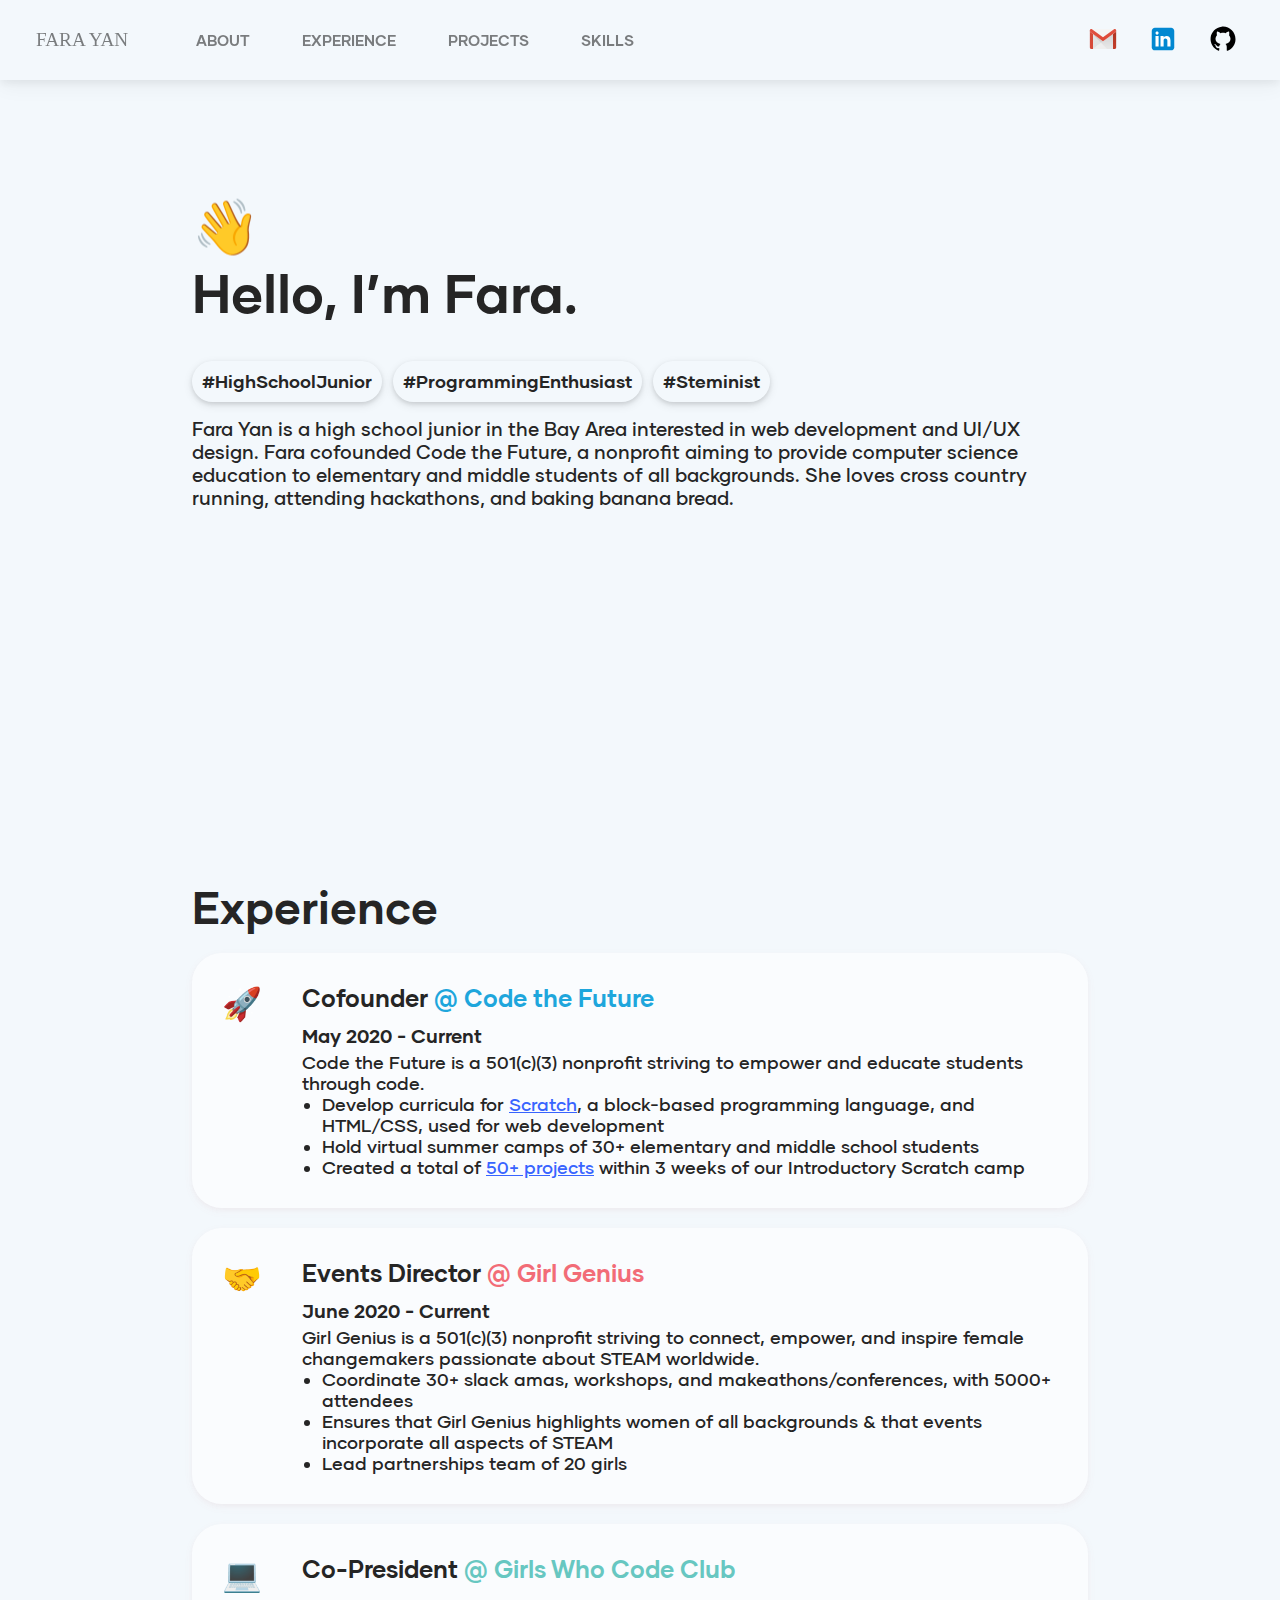
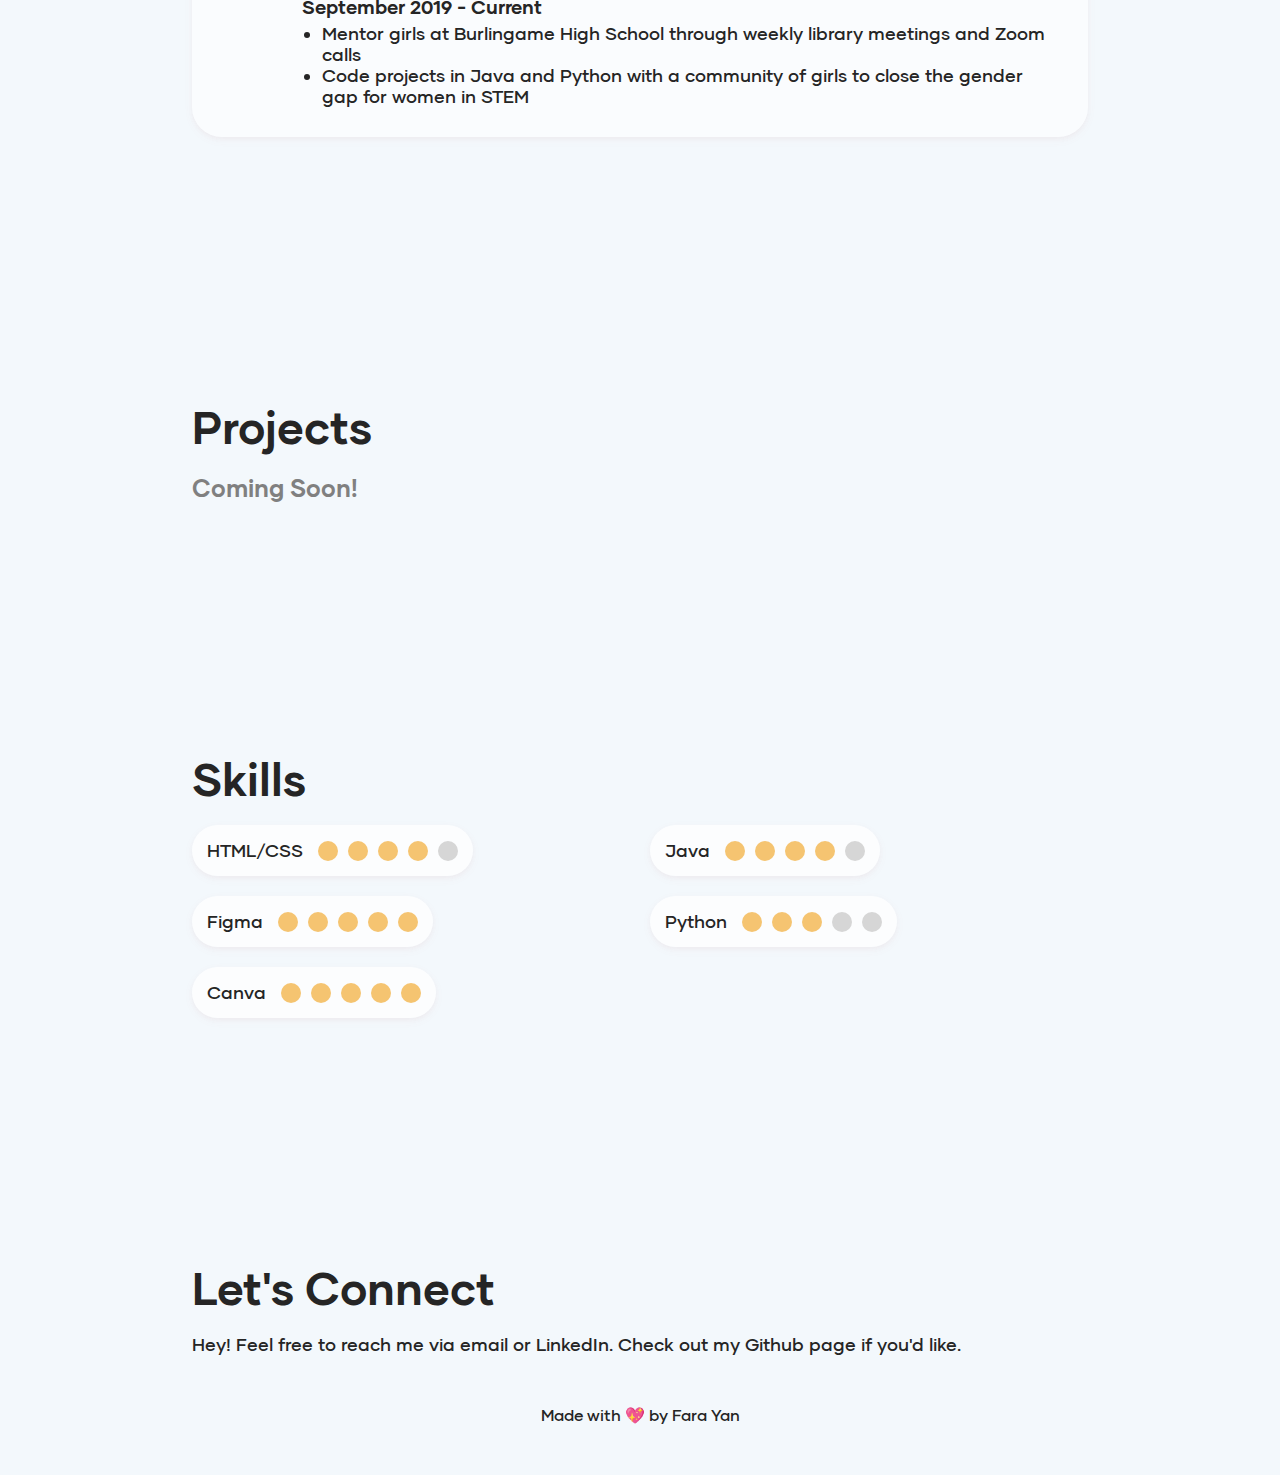
==== index.html @ 0325f6b7 "Rename index file" ====
<!DOCTYPE html>

<html lang="en">
<head>
  <meta charset="utf-8">
  <title>Fara Yan</title>
  <meta name="description" content="personal website">
  <link rel="icon" href="Images/favicon.png">
  <link rel="stylesheet" href="style.css">
</head>

<body>
	<!--Navigation Bar-->
	<nav>
		<ul id = "main-nav" class = "unselect">
			<!--Name-->
			<div style = "position: absolute; left: 0">
				<li><a class = "heavy" style = "font-size: 1.2rem;" href="">FARA YAN</a></li>
			</div>
			<!--Page Section Links-->
			<div style = "position: absolute; width: 75%;">
				<li><a href="#about">ABOUT</a></li>
				<li><a href="#experience">EXPERIENCE</a></li>
				<li><a href="#projects">PROJECTS</a></li>
				<li><a href="#skills">SKILLS</a></li>
			</div>
		  <!--Social Media Links-->
			<div id = "socials" style = "position: absolute; right: 20px">
				<div><a href="mailto:farayan365@gmail.com" target = "_blank"><img src="Images/gmail.svg" alt=""></a></div>
				<div><a href="https://www.linkedin.com/in/farayan/" target = "_blank"><img src="Images/linkedin.svg" alt=""></a></div>
				<div><a href="https://github.com/faraayan" target = "_blank"><img src="Images/github.svg" alt=""></a></div>
			</div>
		</ul>
	</nav>

	<!--About Section: Name, Bio-->
	<section id="about" class = "intro" data-color="#F3F8FC">
		<h1>👋<br>Hello, I’m Fara.</h1>
		<h2 id = "bioHashtags" class = "unselect"><span>#HighSchoolJunior</span> <span>#ProgrammingEnthusiast</span> <span>#Steminist</span></h2>
		<p>Fara Yan is a high school junior in the Bay Area interested in web development and UI/UX design. Fara cofounded Code the Future, a nonprofit aiming to provide computer science education to elementary and middle students of all backgrounds. She loves cross country running, attending hackathons, and baking banana bread.</p> <div class="clear"></div>
	</section>
 	
 	<!--Experience Section: Leadership Positions, EC's-->
	<section id="experience-section" class = "experience" data-color="#FCF3F3">
		<div class = "unselect"><br id = "experience"><br><br><br><br></div>
		<h2>Experience</h2>

		<!--List of Experiences-->
		<div>
			<!--Code the Future-->
			<div class = "experience-chunk">
				<div class = "emoji unselect">🚀</div>
				<div class = "text">
					<h3>Cofounder <a class = "experience-link" style = " color: #1EA6DC" href="https://www.codethefuture.site/" target = "_blank">@ Code the Future</a></h3>
					<h4>May 2020 - Current</h4>
					<p>Code the Future is a 501(c)(3) nonprofit striving to empower and educate students through code.</p>
					<ul>
						<li>Develop curricula for <a href="https://scratch.mit.edu/" target = "_blank">Scratch</a>, a block-based programming language, and HTML/CSS, used for web development</li>
						<li>Hold virtual summer camps of 30+ elementary and middle school students</li>
						<li>Created a total of <a href="https://scratch.mit.edu/studios/26912729/" target = "_blank">50+ projects</a> within 3 weeks of our Introductory Scratch camp</li>
					</ul>
				</div>
			</div>
			
			<!--Girl Genius-->
			<div class = "experience-chunk">
				<div class = "emoji unselect">🤝</div>
				<div class = "text">
					<h3>Events Director <a class = "experience-link" style = " color: #F26C77" href="https://www.girlgeniusmag.tech/" target = "_blank">@ Girl Genius</a></h3>
					<h4>June 2020 - Current</h4>
					<p>Girl Genius is a 501(c)(3) nonprofit striving to connect, empower, and inspire female changemakers passionate about STEAM worldwide.</p>
					<ul>
						<li>Coordinate 30+ slack amas, workshops, and makeathons/conferences, with 5000+ attendees</li>
						<li>Ensures that Girl Genius highlights women of all backgrounds & that events incorporate all aspects of STEAM</li>
						<li>Lead partnerships team of 20 girls</li>
					</ul>
				</div>
			</div>

			<!--Girls Who Code-->
			<div class = "experience-chunk">
				<div class = "emoji unselect">💻</div>
				<div class = "text">
					<h3>Co-President <a class = "experience-link" style = "color: #67C7C1" href="https://girlswhocode.com/" target = "_blank">@ Girls Who Code Club</a></h3>
					<h4>September 2019 - Current</h4>
					<ul>
						<li>Mentor girls at Burlingame High School through weekly library meetings and Zoom calls</li>
						<li>Code projects in Java and Python with a community of girls to close the gender gap for women in STEM</li>
					</ul>
				</div>
			</div>
		</div>
		<div class="clear"></div> 
	</section>
 	
 	<!--Projects Section: Creations, Things I've Made-->
	<section id="projects-section" class = "projects" data-color="#F3FCF9">
		<div class = "unselect"><br id = "projects"><br><br><br><br></div>
		<h2>Projects</h2>
		<h3 style = "color: gray" >Coming Soon!</h3>

		<!--List of Projects-->
		<!--
		<div class = "project-list">
			<div></div>
			<div></div>
			<div></div>
		</div>
		<div class="clear"></div> 
		-->
	</section>

	<!--Skills Section-->
	<section id="skills-section" class = "skills" data-color="#FCF9F3">
		<div class = "unselect"><br id = "skills"><br><br><br><br></div>
		<h2>Skills</h2>

		<!--List of Skills-->
		<div class = "skill-list">
			<!--HTML/CSS-->
			<div class = "container">
				<div class = "skill">
					<div class = "name">
						<p>HTML/CSS</p>
					</div>
					<div class = "circles">
						<div></div>
						<div></div>
						<div></div>
						<div></div>
						<div style = "background-color: #D6D6D6;"></div>
					</div>
				</div>
			</div>
			<!--Java-->
			<div class = "container">
				<div class = "skill">
					<div class = "name">
						<p>Java</p>
					</div>
					<div class = "circles">
						<div></div>
						<div></div>
						<div></div>
						<div></div>
						<div style = "background-color: #D6D6D6;"></div>
					</div>
				</div>
			</div>
			<!--Figma-->
			<div class = "container">
				<div class = "skill">
					<div class = "name">
						<p>Figma</p>
					</div>
					<div class = "circles">
						<div></div>
						<div></div>
						<div></div>
						<div></div>
						<div></div>
					</div>
				</div>
			</div>
			<!--Python-->
			<div class = "container">
				<div class = "skill">
					<div class = "name">
						<p>Python</p>
					</div>
					<div class = "circles">
						<div></div>
						<div></div>
						<div></div>
						<div style = "background-color: #D6D6D6;"></div>
						<div style = "background-color: #D6D6D6;"></div>
					</div>
				</div>
			</div>
			<!--Canva-->
			<div class = "container">
				<div class = "skill">
					<div class = "name">
						<p>Canva</p>
					</div>
					<div class = "circles">
						<div></div>
						<div></div>
						<div></div>
						<div></div>
						<div></div>
					</div>
				</div>
			</div>
		</div>
		<div class="clear"></div>
	</section>
 	
 	<!--Contact Section: Links-->
	<section id="contact-section" class = "contact" data-color="#F5F3FC">
		<div class = "unselect"><br id = "contact"><br><br><br><br></div>
		<h2>Let's Connect</h2>
		<p>Hey! Feel free to reach me via email or LinkedIn. Check out my Github page if you'd like.</p>
		<div class="clear"></div> 
	</section>

	<!--Footer-->
	 <footer>
	 	Made with 💖 by Fara Yan
	 </footer>
 	
	<script src='https://cdnjs.cloudflare.com/ajax/libs/jquery/2.1.3/jquery.min.js'></script>
	<script  src="function.js"></script>
</body>
</html>
---- style.css ----
/* FONTS */
@font-face {
  font-family: "Gilmer Heavy";
  src: url("Fonts/Gilmer-Heavy.otf");
}
@font-face {
  font-family: "Gilmer Bold";
  src: url("Fonts/Gilmer-Bold.ttf");
}
@font-face {
  font-family: "Gilmer Medium";
  src: url("Fonts/Gilmer-Medium.ttf");
}
@font-face {
  font-family: "Gilmer Regular";
  src: url("Fonts/Gilmer-Regular.otf");
}
@font-face {
  font-family: "Gilmer Light";
  src: url("Fonts/Gilmer-Light.ttf");
}
@font-face {
  font-family: "Gilmer Outline";
  src: url("Fonts/Gilmer-Outline.otf");
}
/* END OF FONTS */


/* GENERAL STYLES */
* { 
  box-sizing: border-box
}
html{
  scroll-behavior: smooth;
}
body {
  transition: background 1s ease;
  margin: 0;
  font-family: "Gilmer Medium";
  background-color: #F3F8FC;
  color: #252525;
}
h1,h2,h3,h4,p{
    color: #252525;
}
h1{
  font-size: 3.4rem;
  font-family: "Gilmer Bold";
  margin: 0;
  padding: 0;
}
h2{
  font-size: 2.8rem;
  font-family: "Gilmer Bold";
  margin: 0;
  padding: 20px 0px;
}
h3{
  font-size: 1.5rem;
  font-family: "Gilmer Bold";
  margin: 0;
  padding: 0px 0px 7px 0px;
}
h4{
  font-size: 1.2rem;
  font-family: "Gilmer Bold";
  margin: 0;
  padding: 5px 0px;
  font-size: 1.2rem;
}
.heavy{
  font-family: "Gilmer-Heavy";
}

.unselect {
  user-select: none;
  -moz-user-select: none;
  -khtml-user-select: none;
  -webkit-user-select: none;
  -o-user-select: none;
}
ul{
  margin: 0;
  padding: 0;
}
p{
  display: table-cell;
  vertical-align: middle; 
  width: 100%;
  clear: both;
  margin: 0;
  padding: 0;
  font-family: "Gilmer Medium";
  text-align: left;
  font-size: 1.1rem;
}
li{
  font-size: 1.1rem;
  margin: 0;
  padding: 0;
  margin-left: 20px;
  color: #252525;
}


/* END OF GENERAL STYLES */

/* NAV BAR */
nav{
  font-family: "Gilmer Bold";
  width: 100%;
  top: 0;
  position: fixed;
  box-shadow: 0 4px 8px 0 rgba(0, 0, 0, 0.05), 0 6px 20px 0 rgba(0, 0, 0, 0.05);
}

nav ul {
  display: flex;
  justify-content: center;
  align-items: center;
  list-style-type: none;
  margin: 0 ;
  padding: 0;
  overflow: hidden;
  height: 80px;
  transition: background 1s ease;
}

nav li {
  float: left;
}

nav li .active a {
  text-decoration: underline;
}

nav li a {
  display: block;
  color: rgba(0,0,0,.5);
  text-align: center;
  padding: 14px 16px;
  text-decoration: none;
  font-size: .95rem;
}

  /* SOCIAL MEDIA LINKS */
#socials{
  display: flex;
  padding: 15px 0px 15px 30px;
  flex-direction: row;
}

#socials div{
  margin: 0px 15px 0px 0px; 
  width: 45px;
  height: 45px;
  border-radius: 25px;
  display: flex;
  align-items: center;
  justify-content: center;
}

#socials img{
  width: 30px;
  height: 30px;
}

#socials a{
  text-decoration: none;
  display: block;
}
/* END OF NAV BAR */



/* ABOUT SECTION */
.intro{
  margin: 0 auto;
  padding-top: 15%;
  padding-bottom: 10%;
  width: 70%;
}
.intro p{
  text-align: left;
  font-family: "Gilmer Medium";
  margin: 30px 0px;
  font-size: 1.2rem;
}
/*biohashtags = descriptive tags*/
#bioHashtags span{
  font-size: 1.1rem;
  padding: 10px;
  border-radius: 100px;
  box-shadow: 0 2px 4px 0 rgba(0, 0, 0, 0.10), 0 3px 10px 0 rgba(0, 0, 0, 0.1);
  transition: background-color .5s ease;
}

#bioHashtags span:hover{
  background-color: white;
}
/* END OF ABOUT SECTION */


/* EXPERIENCE SECTION */
.experience{
  margin: 0 auto;
  padding-top: 10%;
  padding-bottom: 0%;
  width: 70%;
}
.experience-link{
  text-decoration: none;
}
.experience-link:hover{
  text-decoration: underline;
}
.experience-chunk{
  display: flex;
  flex-direction: row;
  margin-bottom: 20px;
  padding: 30px;
  border-radius: 30px;
  background-color: rgba(255,255,255,.6);
  transition: box-shadow .3s ease;
  justify-content: top;
  box-shadow: 0 2px 4px 0 rgba(190, 112, 112, 0.05), 0 3px 10px 0 rgba(190, 112, 112, 0.05);
}
@media only screen and (max-width: 600px) {
  .experience-chunk{
    flex-direction: column;
  }
}
.experience-chunk:hover{
  box-shadow: 0px 0px 10px rgba(255, 41, 41, 0.25);
}
.experience li a{
  color: #3864FF;
}
.emoji{
  font-size: 2rem;
  padding: 0px 40px 10px 0px;
}
/* END OF EXPERIENCES SECTION */


/* PROJECTS SECTION */
.projects{
  margin: 0 auto;
  padding-top: 10%;
  padding-bottom: 0%;
  width: 70%;
}
.project-list{
  display: grid;
  grid-template-columns: repeat(2, 1fr);
  grid-column-gap: 20px;
  grid-row-gap: 20px;
  justify-content: center;
  align-items: center;
}
@media only screen and (max-width: 600px) {
  .project-list{
    grid-template-columns: repeat(1, 1fr);
  }
}
.project-list div{
  width: auto;
  height: 200px;
  background-color: rgba(255,255,255,.6);
  border-radius: 30px;
  transition: box-shadow .3s ease;
  box-shadow: 0 2px 4px 0 rgba(190, 112, 112, 0.05), 0 3px 10px 0 rgba(190, 112, 112, 0.05);
}
.project-list div:hover{
  box-shadow: 0px 0px 10px rgba(61, 177, 139, 0.25);
}
/* END OF PROJECT SECTION */


/*SKILLS SECTION*/
.skills{
  margin: 0 auto;
  padding-top: 10%;
  padding-bottom: 0%;
  width: 70%;
}
.skill-list{
  display: grid;
  grid-template-columns: repeat(2, 1fr);
  grid-row-gap: 20px;
  grid-column-gap: 20px;

}
@media only screen and (max-width: 600px) {
  .skill-list{
    grid-template-columns: repeat(1, 1fr);
  }
}
.skill{
  display: inline-flex;
  flex-direction: row;
  align-items: center;
  border-radius: 30px;
  padding: 15px;
  transition: box-shadow .3s ease;
  background-color: rgba(255,255,255,.7);
  box-shadow: 0 2px 4px 0 rgba(190, 112, 112, 0.05), 0 3px 10px 0 rgba(190, 112, 112, 0.05);
}
.skill .name{
  margin-right: 15px;
}
.skill:hover{
  box-shadow: 0px 0px 10px rgba(255, 175, 14, 0.4);
}
.circles{
  display: grid;
  grid-template-columns: 1fr 1fr 1fr 1fr 1fr;
  grid-column-gap: 10px;
}
.circles div{
  width: 20px;
  border-radius: 30px;
  height: 20px;
  background-color: #F5C471;
}
/* END OF SKILLS SECTION */


/* CONTACT SECTION */
.contact{
  margin: 0 auto;
  padding-top: 10%;
  padding-bottom: 0%;
  width: 70%;
}
.clear {
  clear: both;
}
/* END OF CONTACT SECTION */


/* FOOTER */
footer{
  text-align: center;
  padding: 50px 0px;
}
/* END OF FOOTER */
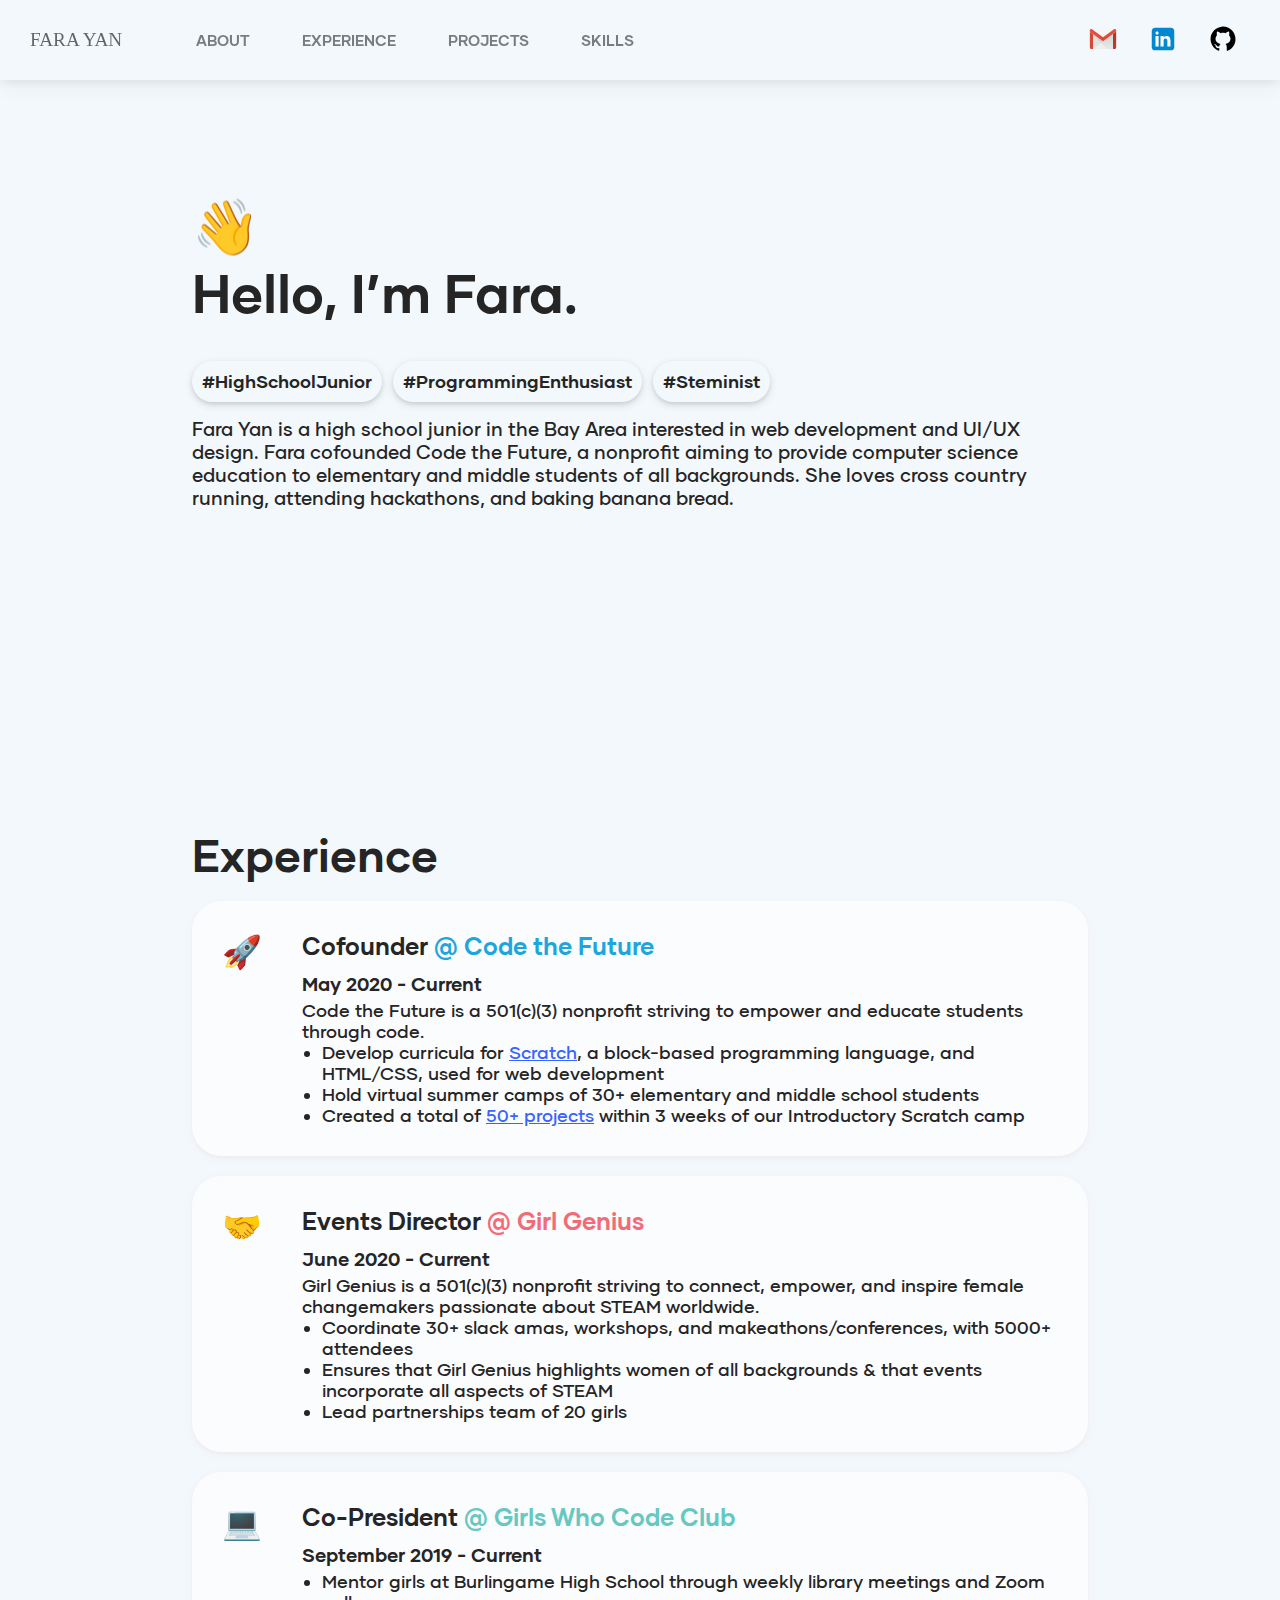
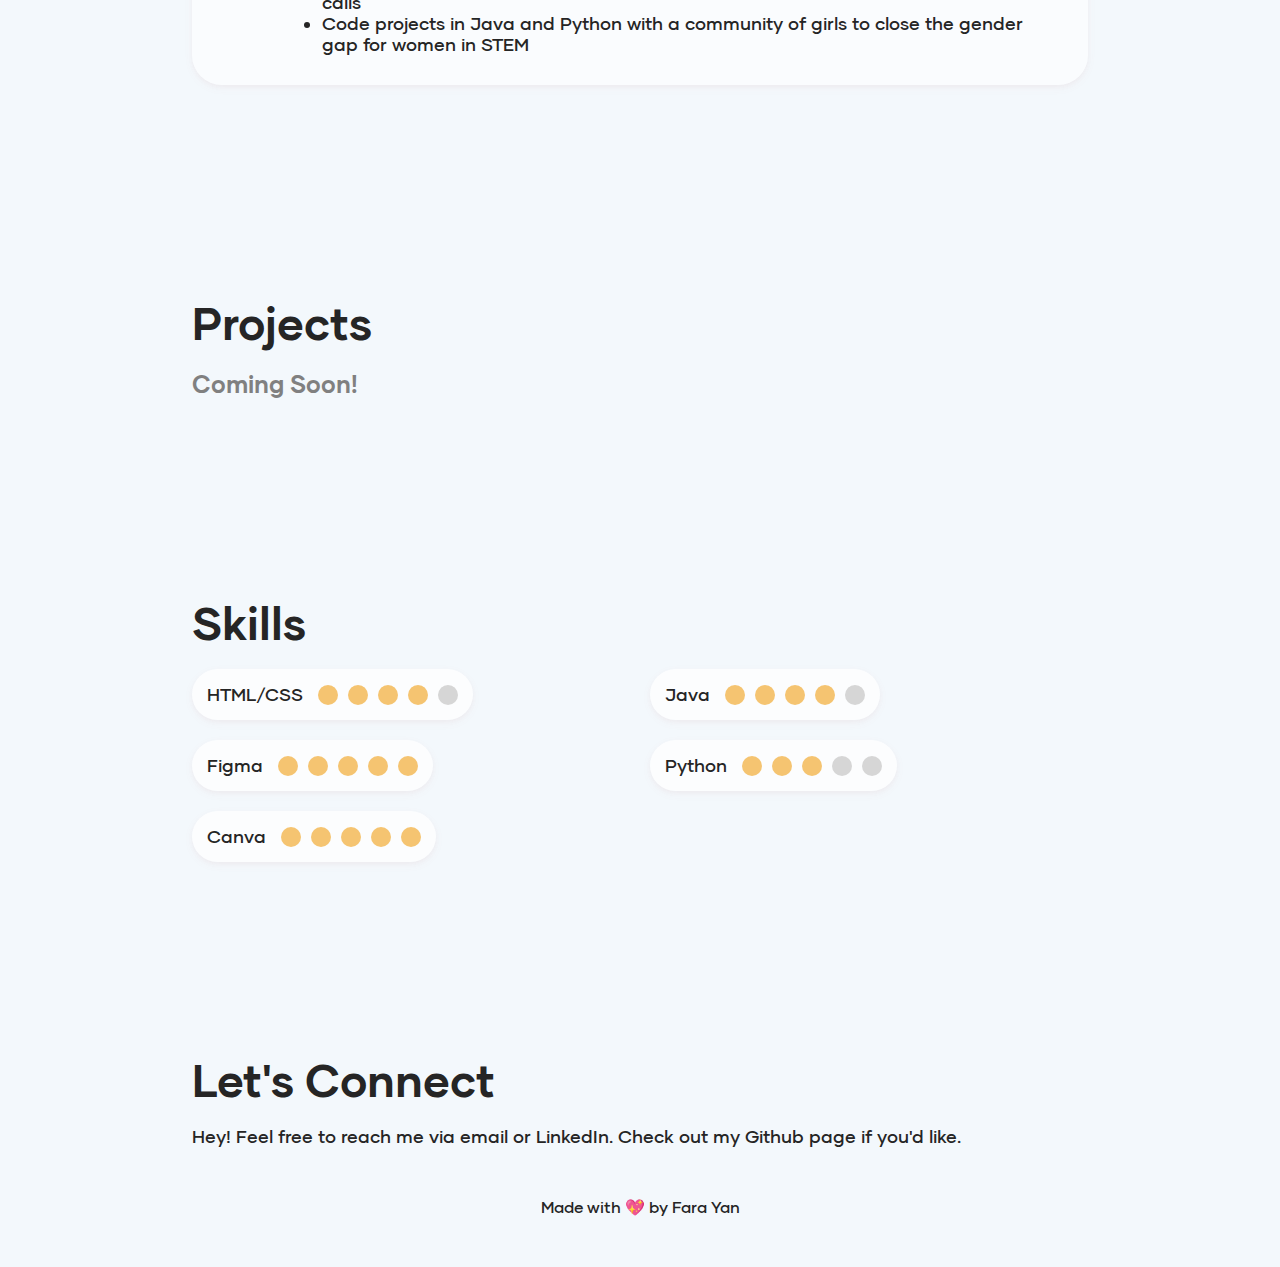
==== commit 3e4c7e29: "Add active nav bar" ====
--- a/index.html
+++ b/index.html
@@ -11,12 +11,13 @@
 
 <body>
 	<!--Navigation Bar-->
-	<nav>
+	<nav id = "nav-container">
+		<div style = "position: absolute; left: 0;">
+				<a class = "heavy" style = "font-size: 1.2rem;  text-decoration: none; padding-left: 30px; color: rgba(0,0,0,.6)" href="">FARA YAN</a>
+			</div>
 		<ul id = "main-nav" class = "unselect">
 			<!--Name-->
-			<div style = "position: absolute; left: 0">
-				<li><a class = "heavy" style = "font-size: 1.2rem;" href="">FARA YAN</a></li>
-			</div>
+			
 			<!--Page Section Links-->
 			<div style = "position: absolute; width: 75%;">
 				<li><a href="#about">ABOUT</a></li>
@@ -25,24 +26,28 @@
 				<li><a href="#skills">SKILLS</a></li>
 			</div>
 		  <!--Social Media Links-->
-			<div id = "socials" style = "position: absolute; right: 20px">
+			
+		</ul>
+		<div id = "socials" style = "position: absolute; right: 20px">
 				<div><a href="mailto:farayan365@gmail.com" target = "_blank"><img src="Images/gmail.svg" alt=""></a></div>
 				<div><a href="https://www.linkedin.com/in/farayan/" target = "_blank"><img src="Images/linkedin.svg" alt=""></a></div>
 				<div><a href="https://github.com/faraayan" target = "_blank"><img src="Images/github.svg" alt=""></a></div>
 			</div>
-		</ul>
 	</nav>
 
 	<!--About Section: Name, Bio-->
 	<section id="about" class = "intro" data-color="#F3F8FC">
-		<h1>👋<br>Hello, I’m Fara.</h1>
+		<div id="about">
+			<h1>👋<br>Hello, I’m Fara.</h1>
 		<h2 id = "bioHashtags" class = "unselect"><span>#HighSchoolJunior</span> <span>#ProgrammingEnthusiast</span> <span>#Steminist</span></h2>
 		<p>Fara Yan is a high school junior in the Bay Area interested in web development and UI/UX design. Fara cofounded Code the Future, a nonprofit aiming to provide computer science education to elementary and middle students of all backgrounds. She loves cross country running, attending hackathons, and baking banana bread.</p> <div class="clear"></div>
+		</div>
+		
 	</section>
  	
  	<!--Experience Section: Leadership Positions, EC's-->
 	<section id="experience-section" class = "experience" data-color="#FCF3F3">
-		<div class = "unselect"><br id = "experience"><br><br><br><br></div>
+		<div class = "unselect"><br id = "experience"><br><br><br><br><br><br><br><br></div>
 		<h2>Experience</h2>
 
 		<!--List of Experiences-->
@@ -95,7 +100,7 @@
  	
  	<!--Projects Section: Creations, Things I've Made-->
 	<section id="projects-section" class = "projects" data-color="#F3FCF9">
-		<div class = "unselect"><br id = "projects"><br><br><br><br></div>
+		<div class = "unselect"><br id = "projects"><br><br><br><br><br><br><br><br></div>
 		<h2>Projects</h2>
 		<h3 style = "color: gray" >Coming Soon!</h3>
 
@@ -112,7 +117,7 @@
 
 	<!--Skills Section-->
 	<section id="skills-section" class = "skills" data-color="#FCF9F3">
-		<div class = "unselect"><br id = "skills"><br><br><br><br></div>
+		<div class = "unselect"><br id = "skills"><br><br><br><br><br><br><br><br></div>
 		<h2>Skills</h2>
 
 		<!--List of Skills-->
@@ -198,7 +203,7 @@
  	
  	<!--Contact Section: Links-->
 	<section id="contact-section" class = "contact" data-color="#F5F3FC">
-		<div class = "unselect"><br id = "contact"><br><br><br><br></div>
+		<div class = "unselect"><br id = "contact"><br><br><br><br><br><br><br><br></div>
 		<h2>Let's Connect</h2>
 		<p>Hey! Feel free to reach me via email or LinkedIn. Check out my Github page if you'd like.</p>
 		<div class="clear"></div> 
@@ -211,5 +216,6 @@
  	
 	<script src='https://cdnjs.cloudflare.com/ajax/libs/jquery/2.1.3/jquery.min.js'></script>
 	<script  src="function.js"></script>
+	<script  src="animateNav.js"></script>
 </body>
 </html>--- a/style.css
+++ b/style.css
@@ -101,9 +101,8 @@
   margin-left: 20px;
   color: #252525;
 }
-
-
 /* END OF GENERAL STYLES */
+
 
 /* NAV BAR */
 nav{
@@ -114,7 +113,12 @@
   box-shadow: 0 4px 8px 0 rgba(0, 0, 0, 0.05), 0 6px 20px 0 rgba(0, 0, 0, 0.05);
 }
 
-nav ul {
+nav{
+  display: grid;
+  transition: background 1s ease;
+  align-items:center;
+}
+nav ul{
   display: flex;
   justify-content: center;
   align-items: center;
@@ -128,10 +132,6 @@
 
 nav li {
   float: left;
-}
-
-nav li .active a {
-  text-decoration: underline;
 }
 
 nav li a {
@@ -172,7 +172,10 @@
 /* END OF NAV BAR */
 
 
-
+nav li.active a {
+    border-top: 3px solid #252525;
+    color: #252525;
+}
 /* ABOUT SECTION */
 .intro{
   margin: 0 auto;
@@ -204,8 +207,6 @@
 /* EXPERIENCE SECTION */
 .experience{
   margin: 0 auto;
-  padding-top: 10%;
-  padding-bottom: 0%;
   width: 70%;
 }
 .experience-link{
@@ -246,8 +247,6 @@
 /* PROJECTS SECTION */
 .projects{
   margin: 0 auto;
-  padding-top: 10%;
-  padding-bottom: 0%;
   width: 70%;
 }
 .project-list{
@@ -280,8 +279,6 @@
 /*SKILLS SECTION*/
 .skills{
   margin: 0 auto;
-  padding-top: 10%;
-  padding-bottom: 0%;
   width: 70%;
 }
 .skill-list{
@@ -329,8 +326,6 @@
 /* CONTACT SECTION */
 .contact{
   margin: 0 auto;
-  padding-top: 10%;
-  padding-bottom: 0%;
   width: 70%;
 }
 .clear {
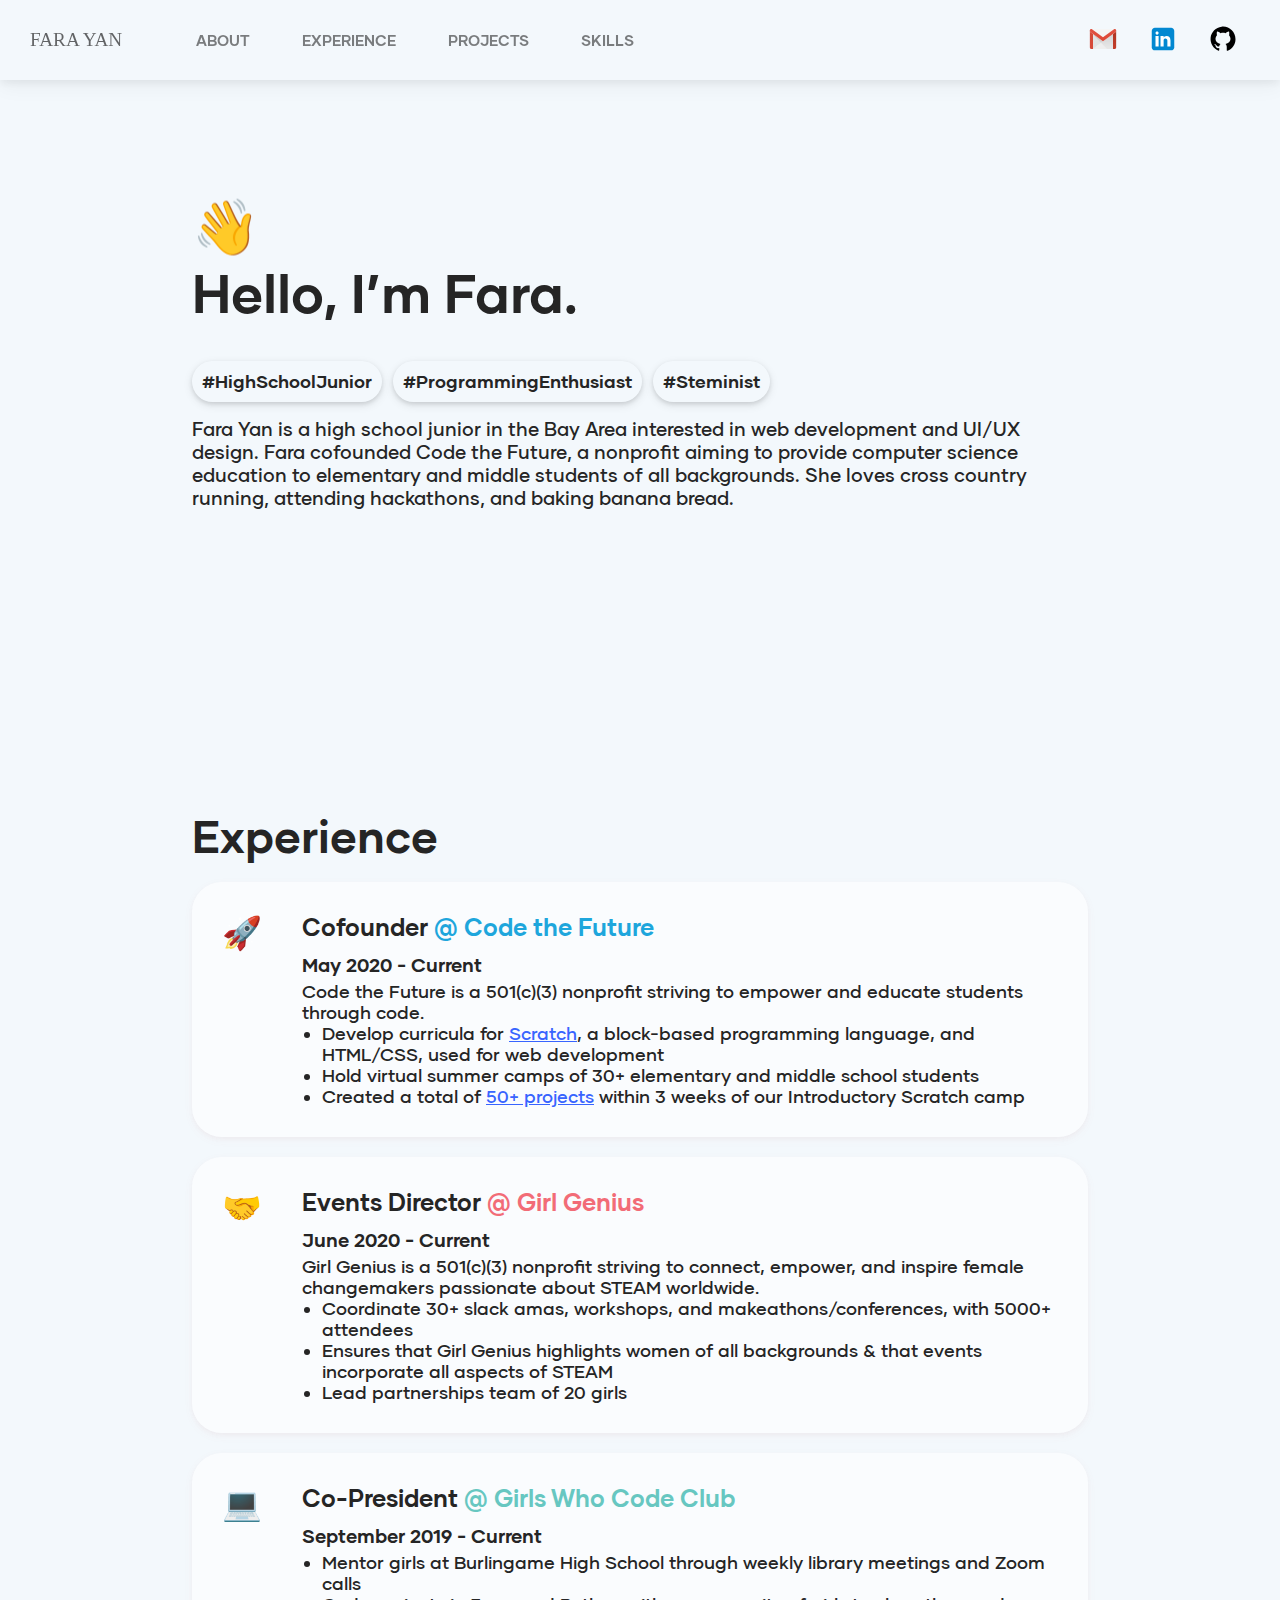
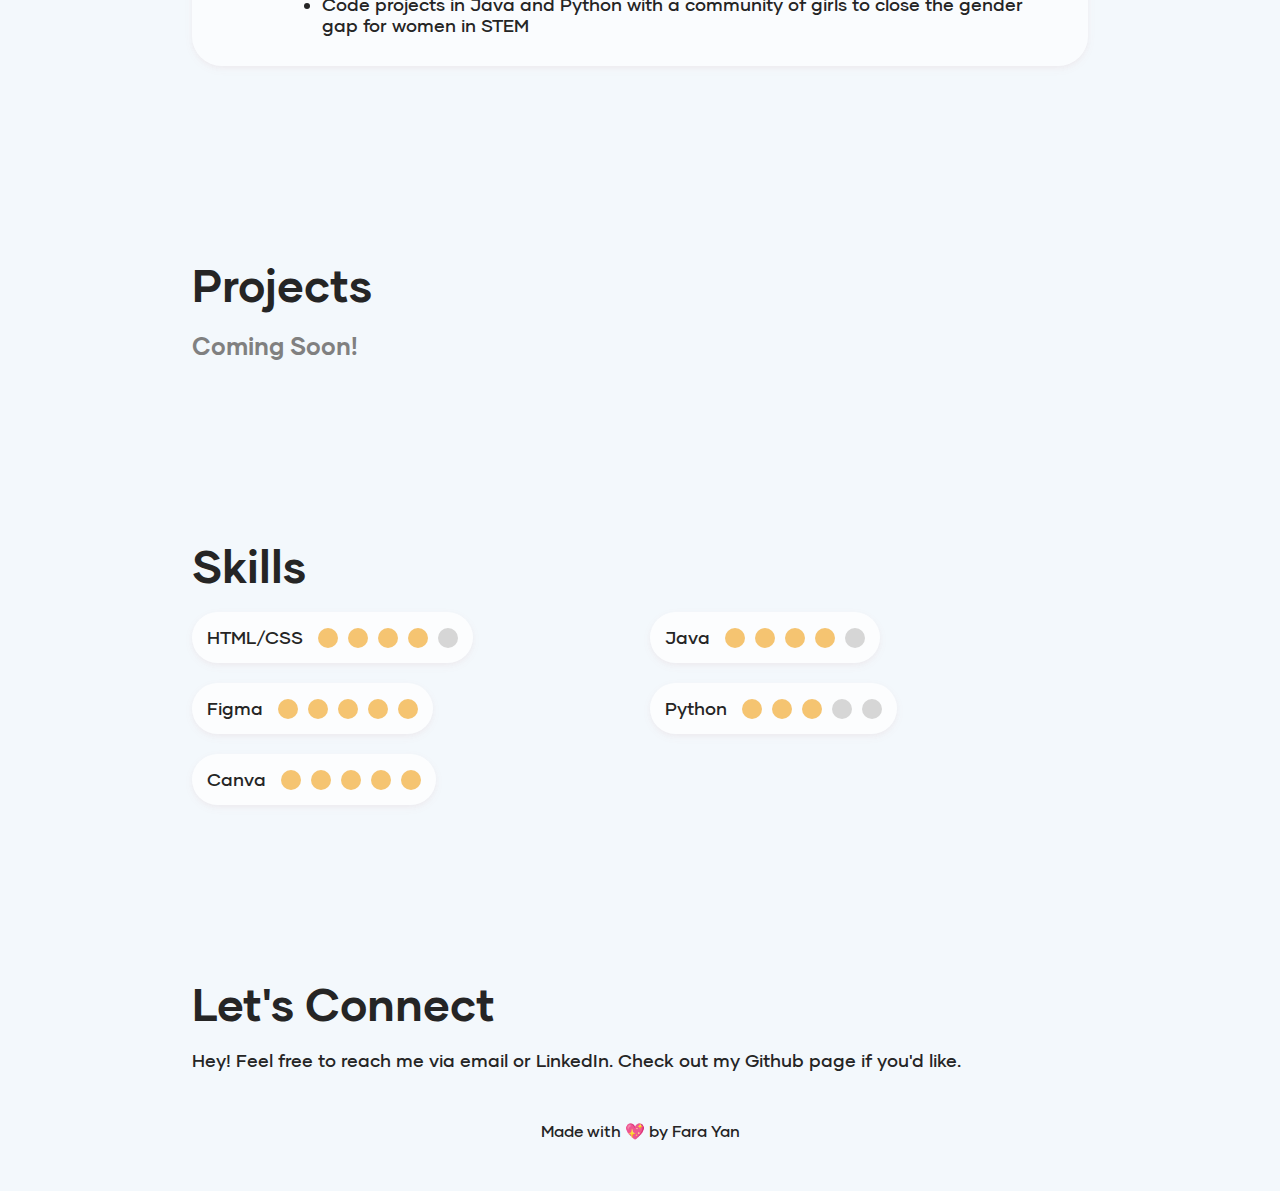
==== commit b6e077d8: "Improve color changing pages" ====
--- a/index.html
+++ b/index.html
@@ -12,42 +12,41 @@
 <body>
 	<!--Navigation Bar-->
 	<nav id = "nav-container">
+		<!--Name-->
 		<div style = "position: absolute; left: 0;">
-				<a class = "heavy" style = "font-size: 1.2rem;  text-decoration: none; padding-left: 30px; color: rgba(0,0,0,.6)" href="">FARA YAN</a>
-			</div>
+			<a class = "heavy" style = "font-size: 1.2rem;  text-decoration: none; padding-left: 30px; color: rgba(0,0,0,.6)" href="">FARA YAN</a>
+		</div>
+
+		<!--Page Section Links-->
 		<ul id = "main-nav" class = "unselect">
-			<!--Name-->
-			
-			<!--Page Section Links-->
 			<div style = "position: absolute; width: 75%;">
 				<li><a href="#about">ABOUT</a></li>
 				<li><a href="#experience">EXPERIENCE</a></li>
 				<li><a href="#projects">PROJECTS</a></li>
 				<li><a href="#skills">SKILLS</a></li>
 			</div>
-		  <!--Social Media Links-->
-			
 		</ul>
+
+		<!--Social Media Links-->
 		<div id = "socials" style = "position: absolute; right: 20px">
-				<div><a href="mailto:farayan365@gmail.com" target = "_blank"><img src="Images/gmail.svg" alt=""></a></div>
-				<div><a href="https://www.linkedin.com/in/farayan/" target = "_blank"><img src="Images/linkedin.svg" alt=""></a></div>
-				<div><a href="https://github.com/faraayan" target = "_blank"><img src="Images/github.svg" alt=""></a></div>
-			</div>
+			<div><a href="mailto:farayan365@gmail.com" target = "_blank"><img src="Images/gmail.svg" alt=""></a></div>
+			<div><a href="https://www.linkedin.com/in/farayan/" target = "_blank"><img src="Images/linkedin.svg" alt=""></a></div>
+			<div><a href="https://github.com/faraayan" target = "_blank"><img src="Images/github.svg" alt=""></a></div>
+		</div>
 	</nav>
 
 	<!--About Section: Name, Bio-->
 	<section id="about" class = "intro" data-color="#F3F8FC">
-		<div id="about">
+		<div>
 			<h1>👋<br>Hello, I’m Fara.</h1>
 		<h2 id = "bioHashtags" class = "unselect"><span>#HighSchoolJunior</span> <span>#ProgrammingEnthusiast</span> <span>#Steminist</span></h2>
 		<p>Fara Yan is a high school junior in the Bay Area interested in web development and UI/UX design. Fara cofounded Code the Future, a nonprofit aiming to provide computer science education to elementary and middle students of all backgrounds. She loves cross country running, attending hackathons, and baking banana bread.</p> <div class="clear"></div>
 		</div>
-		
 	</section>
  	
  	<!--Experience Section: Leadership Positions, EC's-->
 	<section id="experience-section" class = "experience" data-color="#FCF3F3">
-		<div class = "unselect"><br id = "experience"><br><br><br><br><br><br><br><br></div>
+		<br><br><br><br><div class = "unselect" id = "experience"><br><br><br><br></div>
 		<h2>Experience</h2>
 
 		<!--List of Experiences-->
@@ -100,7 +99,7 @@
  	
  	<!--Projects Section: Creations, Things I've Made-->
 	<section id="projects-section" class = "projects" data-color="#F3FCF9">
-		<div class = "unselect"><br id = "projects"><br><br><br><br><br><br><br><br></div>
+		<br><br><br><br><div class = "unselect" id = "projects"><br><br><br><br></div>
 		<h2>Projects</h2>
 		<h3 style = "color: gray" >Coming Soon!</h3>
 
@@ -117,7 +116,7 @@
 
 	<!--Skills Section-->
 	<section id="skills-section" class = "skills" data-color="#FCF9F3">
-		<div class = "unselect"><br id = "skills"><br><br><br><br><br><br><br><br></div>
+		<br><br><br><br><div class = "unselect" id = "skills"><br><br><br><br></div>
 		<h2>Skills</h2>
 
 		<!--List of Skills-->
@@ -203,7 +202,7 @@
  	
  	<!--Contact Section: Links-->
 	<section id="contact-section" class = "contact" data-color="#F5F3FC">
-		<div class = "unselect"><br id = "contact"><br><br><br><br><br><br><br><br></div>
+		<br><br><br><br><div class = "unselect" id = "contact"><br><br><br><br></div>
 		<h2>Let's Connect</h2>
 		<p>Hey! Feel free to reach me via email or LinkedIn. Check out my Github page if you'd like.</p>
 		<div class="clear"></div> 
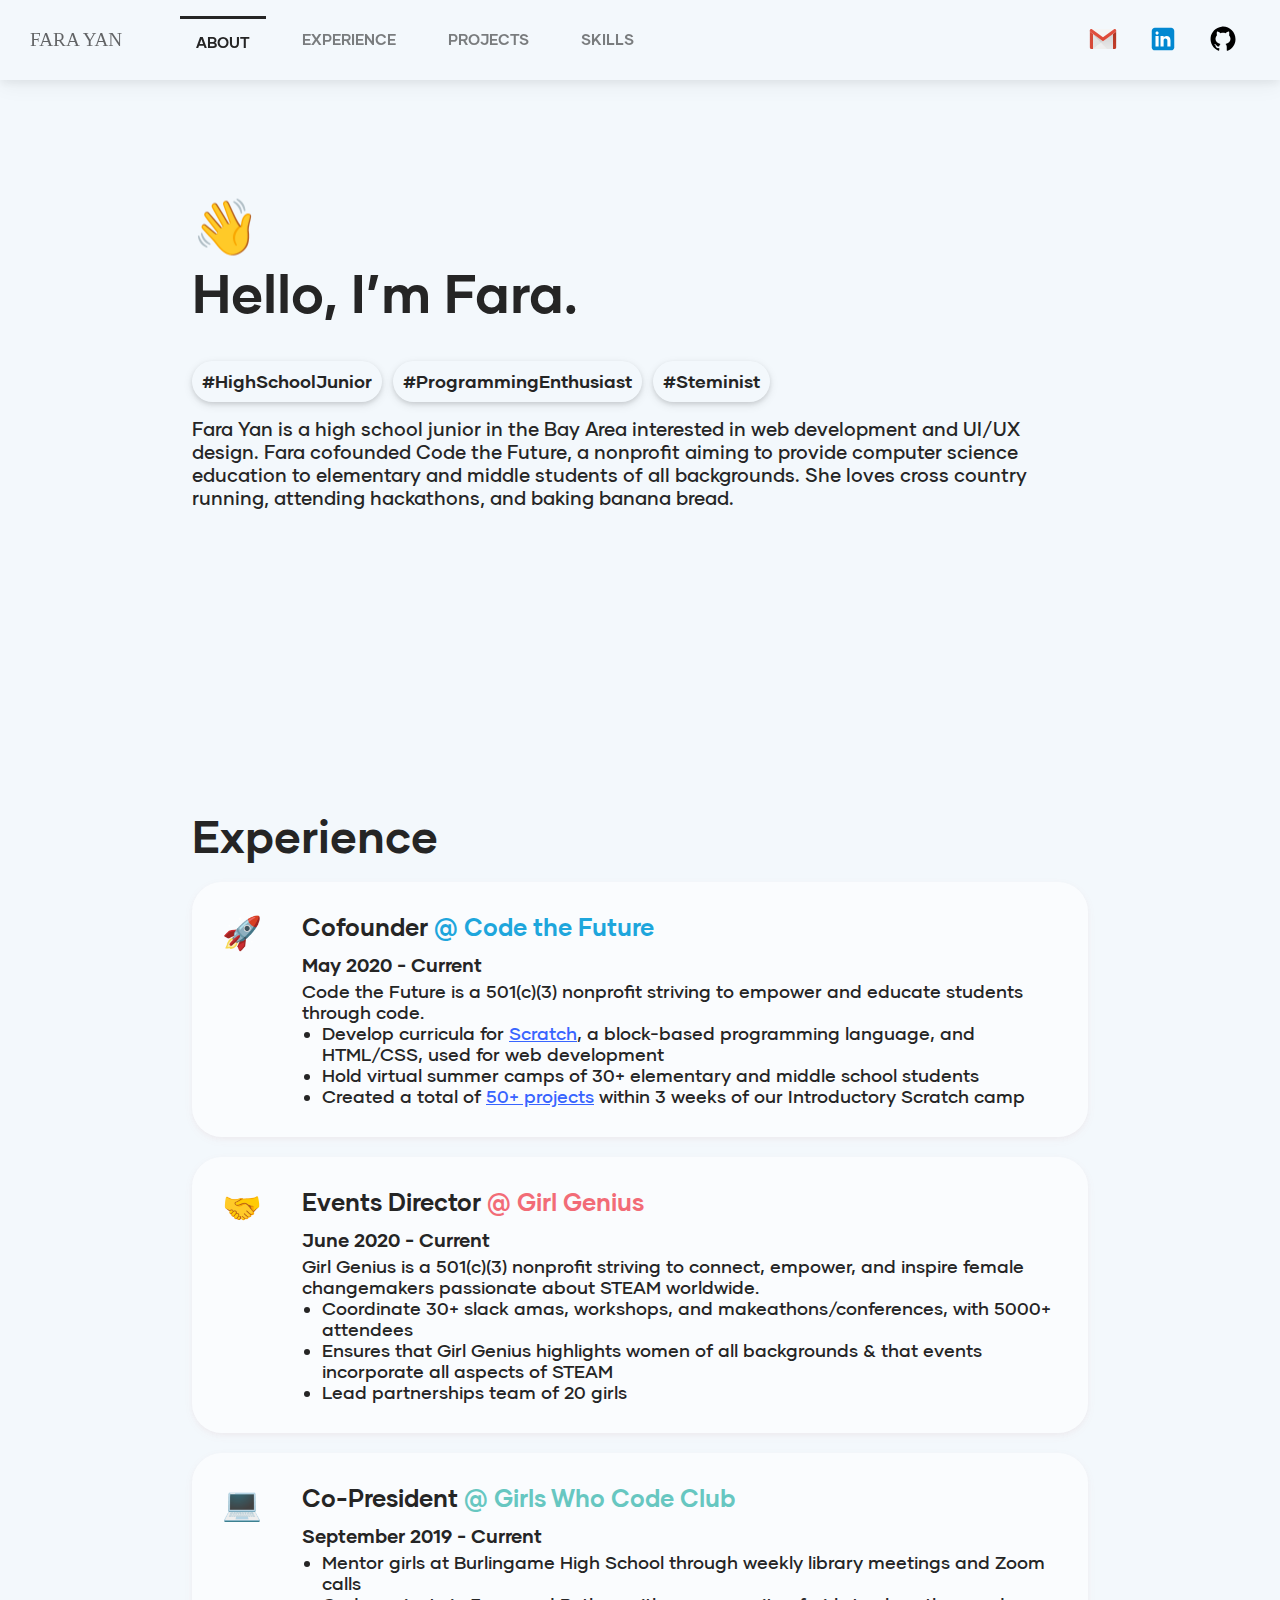
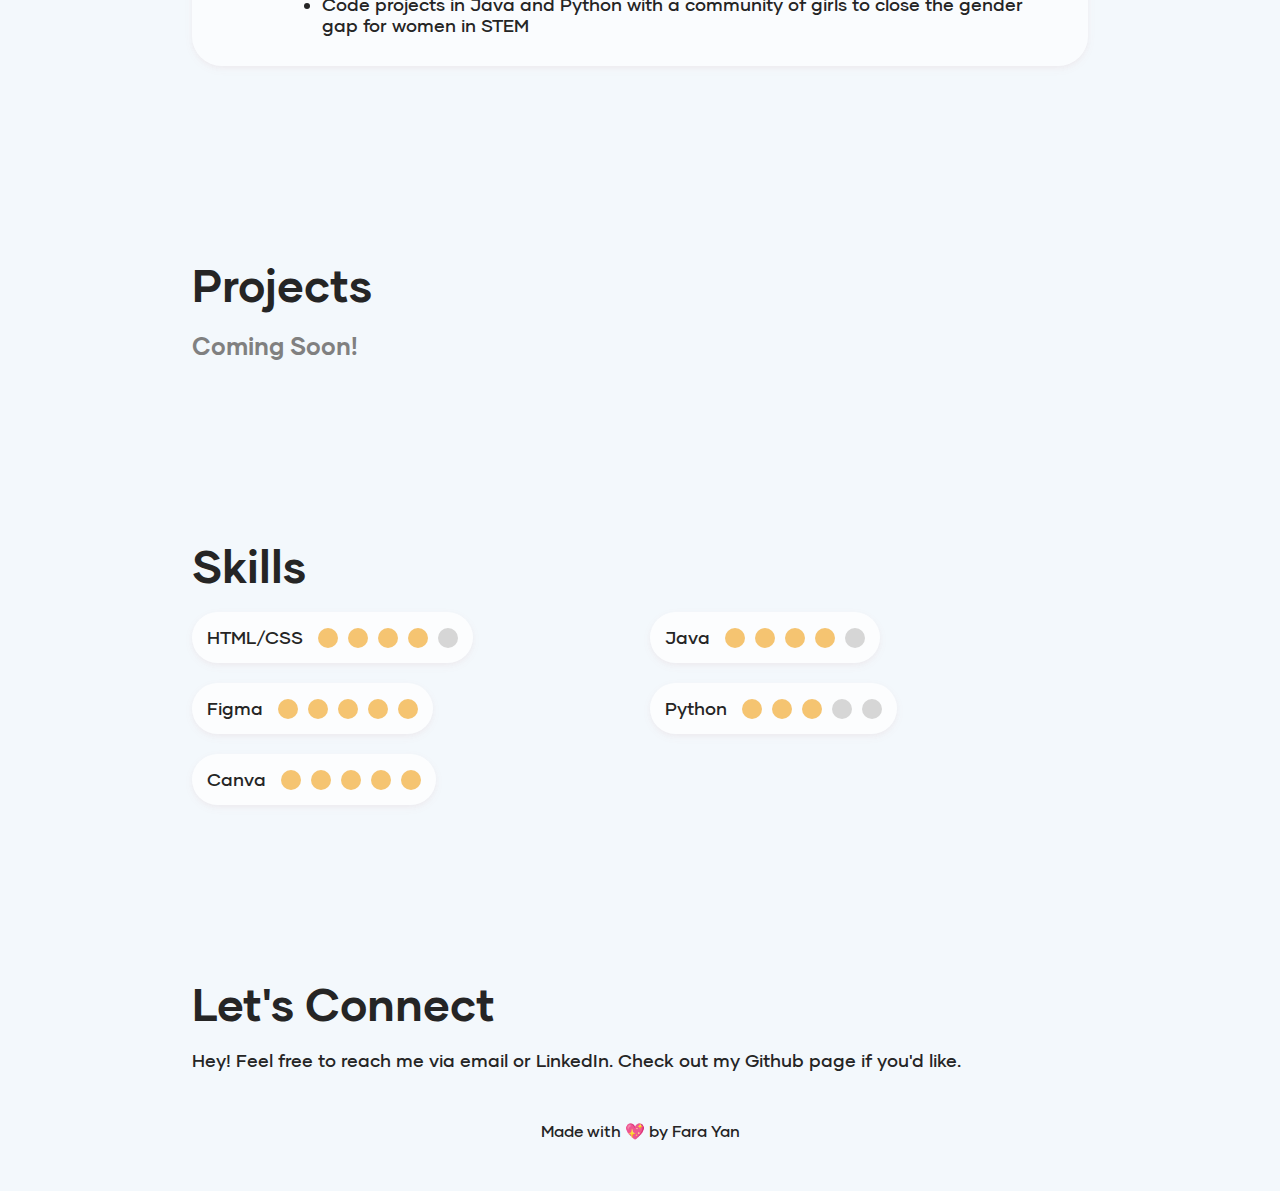
==== commit 6ba6e2c1: "Make about initially active" ====
--- a/index.html
+++ b/index.html
@@ -11,7 +11,7 @@
 
 <body>
 	<!--Navigation Bar-->
-	<nav id = "nav-container">
+	<nav id = "nav-container" class = "unselect">
 		<!--Name-->
 		<div style = "position: absolute; left: 0;">
 			<a class = "heavy" style = "font-size: 1.2rem;  text-decoration: none; padding-left: 30px; color: rgba(0,0,0,.6)" href="">FARA YAN</a>
@@ -20,7 +20,7 @@
 		<!--Page Section Links-->
 		<ul id = "main-nav" class = "unselect">
 			<div style = "position: absolute; width: 75%;">
-				<li><a href="#about">ABOUT</a></li>
+				<li class = "active"><a href="#about">ABOUT</a></li>
 				<li><a href="#experience">EXPERIENCE</a></li>
 				<li><a href="#projects">PROJECTS</a></li>
 				<li><a href="#skills">SKILLS</a></li>
@@ -46,7 +46,7 @@
  	
  	<!--Experience Section: Leadership Positions, EC's-->
 	<section id="experience-section" class = "experience" data-color="#FCF3F3">
-		<br><br><br><br><div class = "unselect" id = "experience"><br><br><br><br></div>
+		<div class = "unselect" id = "experience"><br><br><br><br><br><br><br><br></div>
 		<h2>Experience</h2>
 
 		<!--List of Experiences-->
@@ -99,7 +99,7 @@
  	
  	<!--Projects Section: Creations, Things I've Made-->
 	<section id="projects-section" class = "projects" data-color="#F3FCF9">
-		<br><br><br><br><div class = "unselect" id = "projects"><br><br><br><br></div>
+		<div class = "unselect" id = "projects"><br><br><br><br><br><br><br><br></div>
 		<h2>Projects</h2>
 		<h3 style = "color: gray" >Coming Soon!</h3>
 
@@ -116,7 +116,7 @@
 
 	<!--Skills Section-->
 	<section id="skills-section" class = "skills" data-color="#FCF9F3">
-		<br><br><br><br><div class = "unselect" id = "skills"><br><br><br><br></div>
+		<div class = "unselect" id = "skills"><br><br><br><br><br><br><br><br></div>
 		<h2>Skills</h2>
 
 		<!--List of Skills-->
@@ -202,7 +202,7 @@
  	
  	<!--Contact Section: Links-->
 	<section id="contact-section" class = "contact" data-color="#F5F3FC">
-		<br><br><br><br><div class = "unselect" id = "contact"><br><br><br><br></div>
+		<div class = "unselect" id = "contact"><br><br><br><br><br><br><br><br></div>
 		<h2>Let's Connect</h2>
 		<p>Hey! Feel free to reach me via email or LinkedIn. Check out my Github page if you'd like.</p>
 		<div class="clear"></div> 
